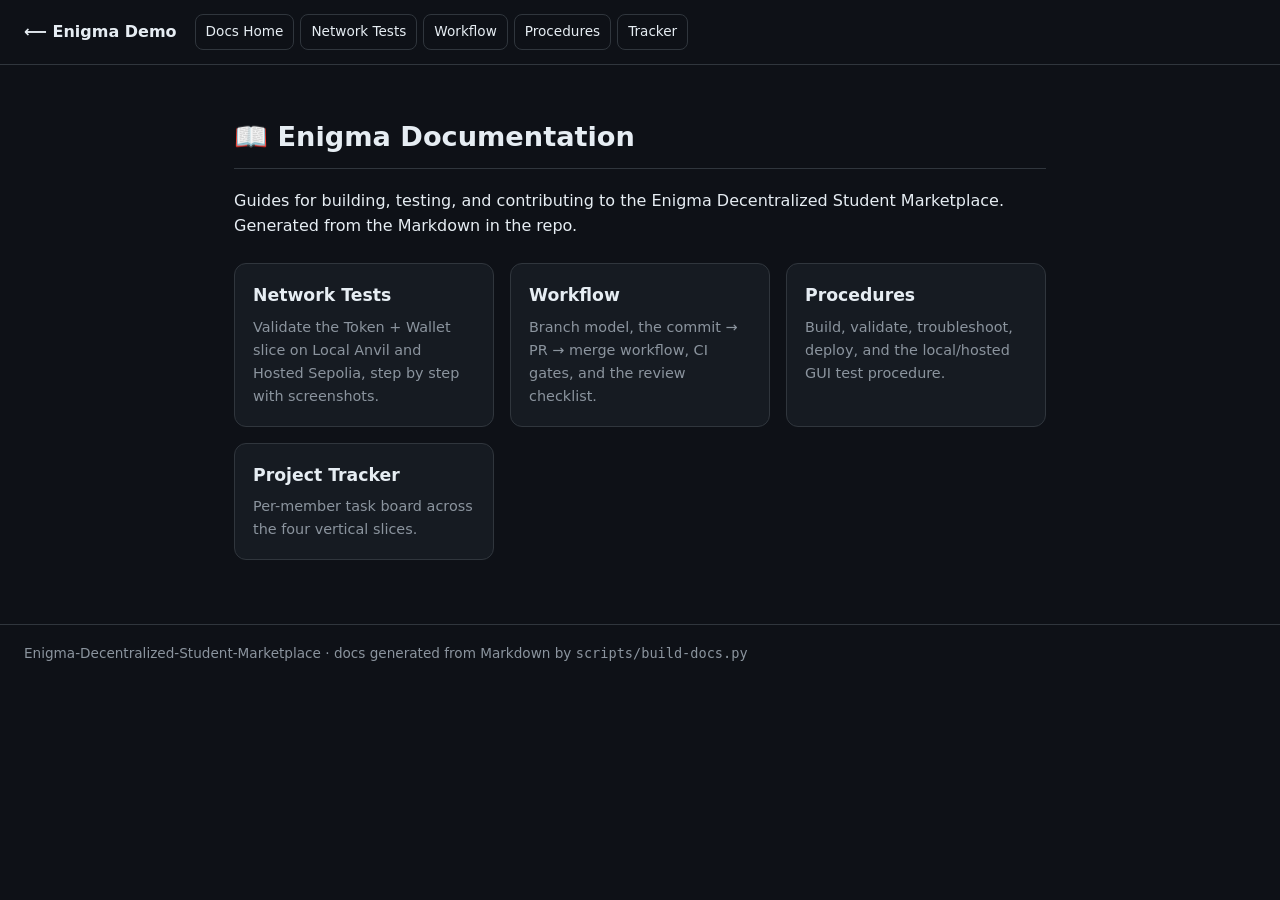
==== frontend/src/docs/index.html @ 8ee986fe "docs: Anvil + Sepolia test walkthrough, published HTML docs, tracker 4 slices - docs/network-tests.m" ====
<!doctype html><html lang="en"><head><meta charset="utf-8">
<meta name="viewport" content="width=device-width, initial-scale=1">
<title>Documentation · Enigma Docs</title>
<link rel="stylesheet" href="docs.css"></head>
<body>
<header class="topbar"><a class="brand" href="../index.html">⟵ Enigma Demo</a><nav><a href="index.html">Docs Home</a><a href="network-tests.html">Network Tests</a><a href="contributing.html">Workflow</a><a href="procedures.html">Procedures</a><a href="../tracker/index.html">Tracker</a></nav></header>
<main class="doc">
<h1>📖 Enigma Documentation</h1><p>Guides for building, testing, and contributing to the Enigma Decentralized Student Marketplace. Generated from the Markdown in the repo.</p><div class="cards"><a class="card" href="network-tests.html"><h3>Network Tests</h3><p>Validate the Token + Wallet slice on Local Anvil and Hosted Sepolia, step by step with screenshots.</p></a><a class="card" href="contributing.html"><h3>Workflow</h3><p>Branch model, the commit → PR → merge workflow, CI gates, and the review checklist.</p></a><a class="card" href="procedures.html"><h3>Procedures</h3><p>Build, validate, troubleshoot, deploy, and the local/hosted GUI test procedure.</p></a><a class="card" href="../tracker/index.html"><h3>Project Tracker</h3><p>Per-member task board across the four vertical slices.</p></a></div>
</main>
<footer>Enigma-Decentralized-Student-Marketplace · docs generated from Markdown by <code>scripts/build-docs.py</code></footer>
</body></html>
---- frontend/src/docs/docs.css ----
:root { --bg:#0e1117; --card:#161b22; --line:#30363d; --ink:#e6edf3; --muted:#8b949e; --accent:#3fb950; --link:#58a6ff; }
* { box-sizing:border-box; }
body { margin:0; background:var(--bg); color:var(--ink);
  font-family: ui-sans-serif, system-ui, -apple-system, "Segoe UI", Roboto, sans-serif; line-height:1.6; }
a { color:var(--link); text-decoration:none; }
a:hover { text-decoration:underline; }

.topbar { display:flex; flex-wrap:wrap; gap:8px 18px; align-items:center;
  padding:14px 24px; border-bottom:1px solid var(--line); position:sticky; top:0; background:var(--bg); z-index:5; }
.topbar .brand { font-weight:700; color:var(--ink); }
.topbar nav { display:flex; flex-wrap:wrap; gap:6px; }
.topbar nav a { padding:6px 10px; border:1px solid var(--line); border-radius:8px; color:var(--ink); font-size:.85rem; }
.topbar nav a:hover { border-color:var(--accent); text-decoration:none; }

main.doc { max-width:860px; margin:0 auto; padding:32px 24px 64px; }
.doc h1 { font-size:1.7rem; border-bottom:1px solid var(--line); padding-bottom:10px; }
.doc h2 { font-size:1.3rem; margin-top:2em; border-bottom:1px solid var(--line); padding-bottom:6px; }
.doc h3 { font-size:1.08rem; margin-top:1.6em; }
.doc h4 { color:var(--muted); }
.doc p, .doc li { color:var(--ink); }
.doc code { background:#0d1117; border:1px solid var(--line); border-radius:6px; padding:1px 6px; font-size:.88em; }
.doc pre { background:#0d1117; border:1px solid var(--line); border-radius:10px; padding:14px 16px; overflow:auto; }
.doc pre code { background:none; border:0; padding:0; }
.doc table { border-collapse:collapse; width:100%; margin:1em 0; font-size:.92rem; }
.doc th, .doc td { border:1px solid var(--line); padding:8px 10px; text-align:left; vertical-align:top; }
.doc th { background:var(--card); }
.doc blockquote { margin:1em 0; padding:10px 16px; border-left:3px solid var(--accent);
  background:var(--card); border-radius:0 8px 8px 0; color:var(--ink); }
.doc img { max-width:100%; height:auto; border:1px solid var(--line); border-radius:10px; margin:10px 0; display:block; }
.doc hr { border:0; border-top:1px solid var(--line); margin:2em 0; }

.cards { display:grid; gap:16px; grid-template-columns:repeat(auto-fit,minmax(260px,1fr)); margin-top:24px; }
.cards a.card { display:block; background:var(--card); border:1px solid var(--line); border-radius:12px; padding:18px; color:var(--ink); }
.cards a.card:hover { border-color:var(--accent); text-decoration:none; }
.cards .card h3 { margin:0 0 6px; }
.cards .card p { margin:0; color:var(--muted); font-size:.9rem; }

footer { padding:18px 24px; color:var(--muted); border-top:1px solid var(--line); font-size:.85rem; }
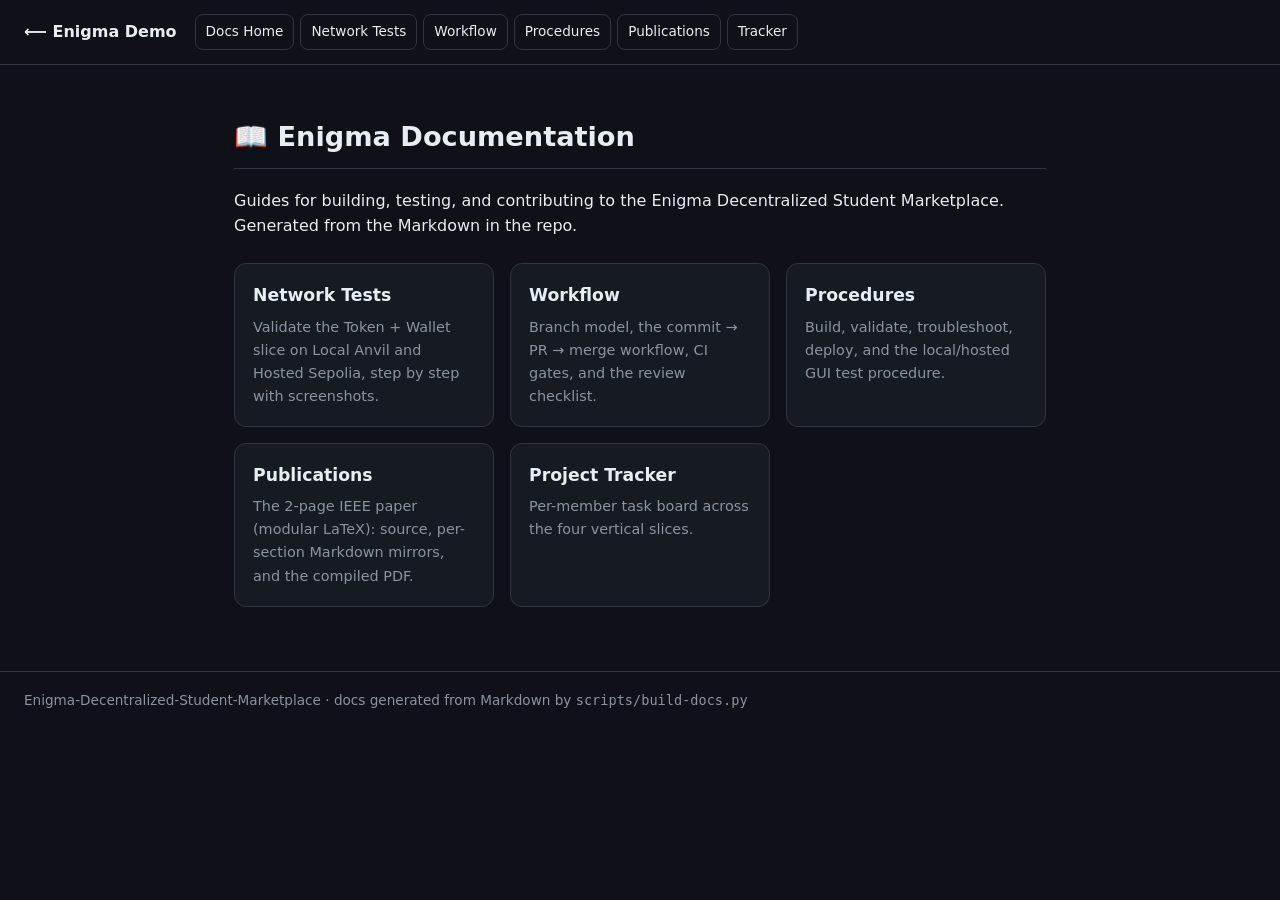
==== commit 36c23002: "docs: add Publications page (IEEE paper) to docs site nav" ====
--- a/frontend/src/docs/index.html
+++ b/frontend/src/docs/index.html
@@ -3,9 +3,9 @@
 <title>Documentation · Enigma Docs</title>
 <link rel="stylesheet" href="docs.css"></head>
 <body>
-<header class="topbar"><a class="brand" href="../index.html">⟵ Enigma Demo</a><nav><a href="index.html">Docs Home</a><a href="network-tests.html">Network Tests</a><a href="contributing.html">Workflow</a><a href="procedures.html">Procedures</a><a href="../tracker/index.html">Tracker</a></nav></header>
+<header class="topbar"><a class="brand" href="../index.html">⟵ Enigma Demo</a><nav><a href="index.html">Docs Home</a><a href="network-tests.html">Network Tests</a><a href="contributing.html">Workflow</a><a href="procedures.html">Procedures</a><a href="publications.html">Publications</a><a href="../tracker/index.html">Tracker</a></nav></header>
 <main class="doc">
-<h1>📖 Enigma Documentation</h1><p>Guides for building, testing, and contributing to the Enigma Decentralized Student Marketplace. Generated from the Markdown in the repo.</p><div class="cards"><a class="card" href="network-tests.html"><h3>Network Tests</h3><p>Validate the Token + Wallet slice on Local Anvil and Hosted Sepolia, step by step with screenshots.</p></a><a class="card" href="contributing.html"><h3>Workflow</h3><p>Branch model, the commit → PR → merge workflow, CI gates, and the review checklist.</p></a><a class="card" href="procedures.html"><h3>Procedures</h3><p>Build, validate, troubleshoot, deploy, and the local/hosted GUI test procedure.</p></a><a class="card" href="../tracker/index.html"><h3>Project Tracker</h3><p>Per-member task board across the four vertical slices.</p></a></div>
+<h1>📖 Enigma Documentation</h1><p>Guides for building, testing, and contributing to the Enigma Decentralized Student Marketplace. Generated from the Markdown in the repo.</p><div class="cards"><a class="card" href="network-tests.html"><h3>Network Tests</h3><p>Validate the Token + Wallet slice on Local Anvil and Hosted Sepolia, step by step with screenshots.</p></a><a class="card" href="contributing.html"><h3>Workflow</h3><p>Branch model, the commit → PR → merge workflow, CI gates, and the review checklist.</p></a><a class="card" href="procedures.html"><h3>Procedures</h3><p>Build, validate, troubleshoot, deploy, and the local/hosted GUI test procedure.</p></a><a class="card" href="publications.html"><h3>Publications</h3><p>The 2-page IEEE paper (modular LaTeX): source, per-section Markdown mirrors, and the compiled PDF.</p></a><a class="card" href="../tracker/index.html"><h3>Project Tracker</h3><p>Per-member task board across the four vertical slices.</p></a></div>
 </main>
 <footer>Enigma-Decentralized-Student-Marketplace · docs generated from Markdown by <code>scripts/build-docs.py</code></footer>
 </body></html>
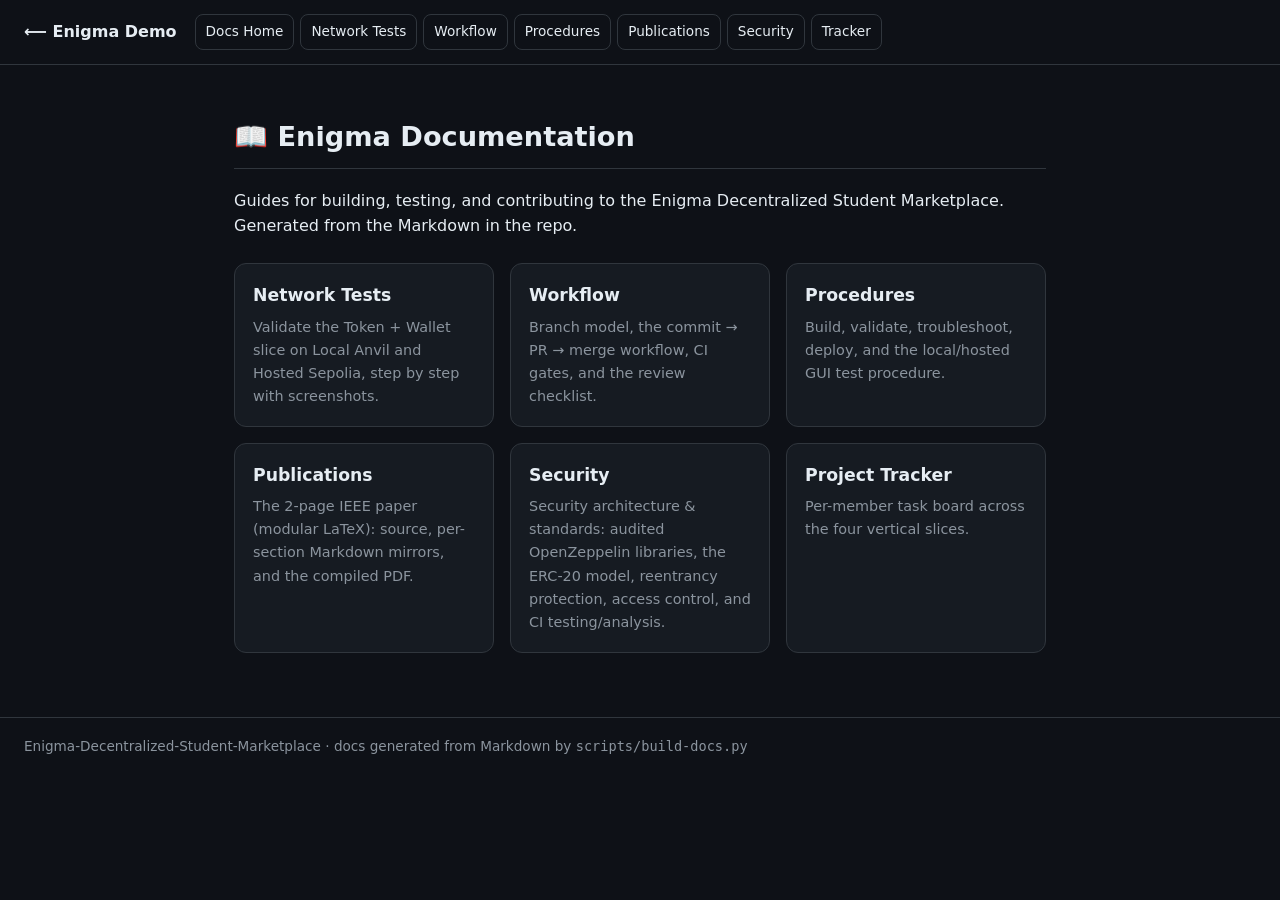
==== commit 0b903887: "docs(security): add Security Architecture & Standards page Emphasizes audited OpenZeppelin libraries" ====
--- a/frontend/src/docs/index.html
+++ b/frontend/src/docs/index.html
@@ -3,9 +3,9 @@
 <title>Documentation · Enigma Docs</title>
 <link rel="stylesheet" href="docs.css"></head>
 <body>
-<header class="topbar"><a class="brand" href="../index.html">⟵ Enigma Demo</a><nav><a href="index.html">Docs Home</a><a href="network-tests.html">Network Tests</a><a href="contributing.html">Workflow</a><a href="procedures.html">Procedures</a><a href="publications.html">Publications</a><a href="../tracker/index.html">Tracker</a></nav></header>
+<header class="topbar"><a class="brand" href="../index.html">⟵ Enigma Demo</a><nav><a href="index.html">Docs Home</a><a href="network-tests.html">Network Tests</a><a href="contributing.html">Workflow</a><a href="procedures.html">Procedures</a><a href="publications.html">Publications</a><a href="security.html">Security</a><a href="../tracker/index.html">Tracker</a></nav></header>
 <main class="doc">
-<h1>📖 Enigma Documentation</h1><p>Guides for building, testing, and contributing to the Enigma Decentralized Student Marketplace. Generated from the Markdown in the repo.</p><div class="cards"><a class="card" href="network-tests.html"><h3>Network Tests</h3><p>Validate the Token + Wallet slice on Local Anvil and Hosted Sepolia, step by step with screenshots.</p></a><a class="card" href="contributing.html"><h3>Workflow</h3><p>Branch model, the commit → PR → merge workflow, CI gates, and the review checklist.</p></a><a class="card" href="procedures.html"><h3>Procedures</h3><p>Build, validate, troubleshoot, deploy, and the local/hosted GUI test procedure.</p></a><a class="card" href="publications.html"><h3>Publications</h3><p>The 2-page IEEE paper (modular LaTeX): source, per-section Markdown mirrors, and the compiled PDF.</p></a><a class="card" href="../tracker/index.html"><h3>Project Tracker</h3><p>Per-member task board across the four vertical slices.</p></a></div>
+<h1>📖 Enigma Documentation</h1><p>Guides for building, testing, and contributing to the Enigma Decentralized Student Marketplace. Generated from the Markdown in the repo.</p><div class="cards"><a class="card" href="network-tests.html"><h3>Network Tests</h3><p>Validate the Token + Wallet slice on Local Anvil and Hosted Sepolia, step by step with screenshots.</p></a><a class="card" href="contributing.html"><h3>Workflow</h3><p>Branch model, the commit → PR → merge workflow, CI gates, and the review checklist.</p></a><a class="card" href="procedures.html"><h3>Procedures</h3><p>Build, validate, troubleshoot, deploy, and the local/hosted GUI test procedure.</p></a><a class="card" href="publications.html"><h3>Publications</h3><p>The 2-page IEEE paper (modular LaTeX): source, per-section Markdown mirrors, and the compiled PDF.</p></a><a class="card" href="security.html"><h3>Security</h3><p>Security architecture & standards: audited OpenZeppelin libraries, the ERC-20 model, reentrancy protection, access control, and CI testing/analysis.</p></a><a class="card" href="../tracker/index.html"><h3>Project Tracker</h3><p>Per-member task board across the four vertical slices.</p></a></div>
 </main>
 <footer>Enigma-Decentralized-Student-Marketplace · docs generated from Markdown by <code>scripts/build-docs.py</code></footer>
 </body></html>
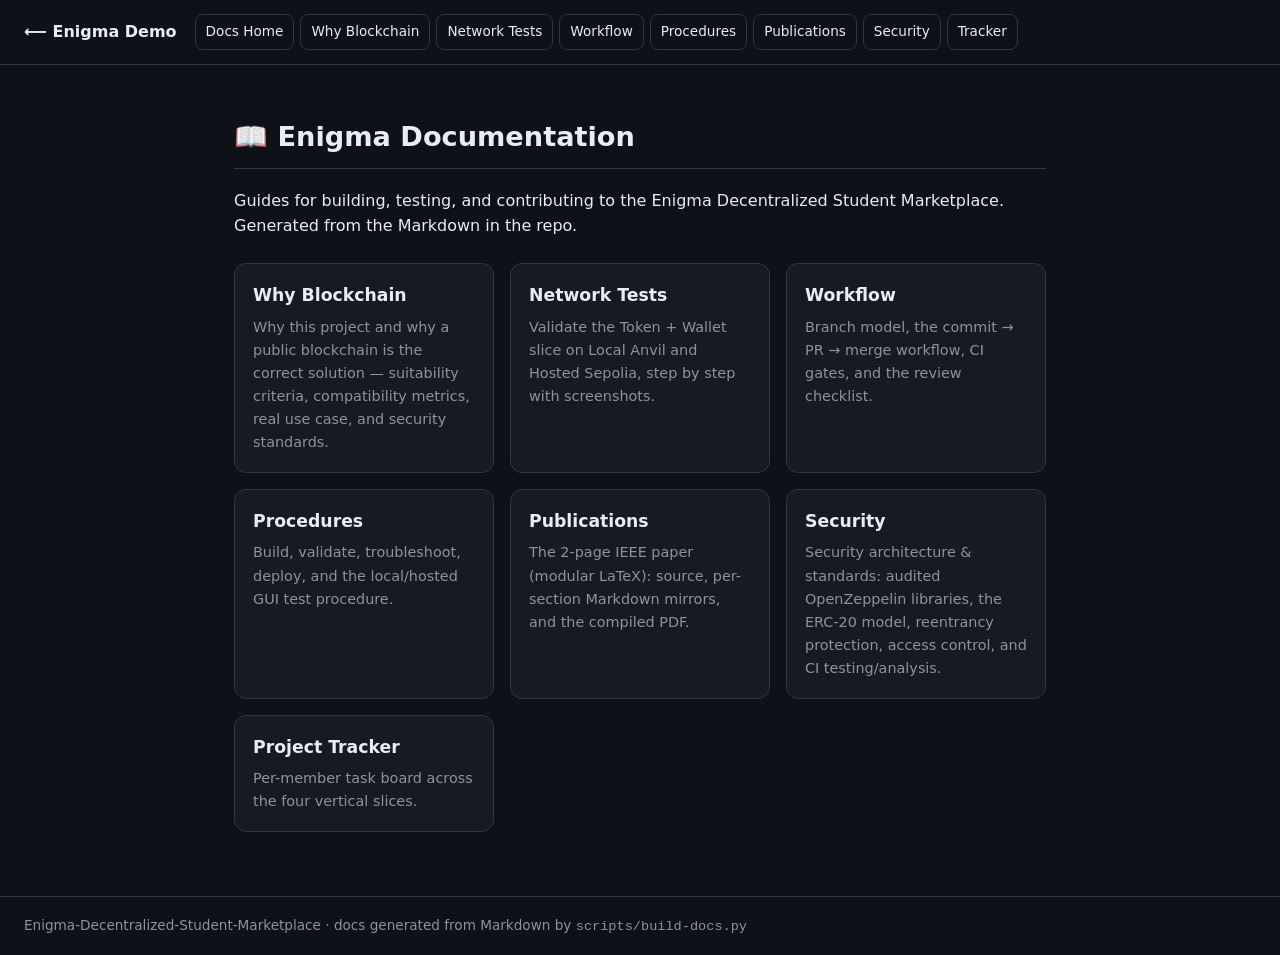
==== commit 3c72a456: "docs(why-blockchain): add motivation + blockchain-suitability page Emphasizes why the project, why i" ====
--- a/frontend/src/docs/index.html
+++ b/frontend/src/docs/index.html
@@ -3,9 +3,9 @@
 <title>Documentation · Enigma Docs</title>
 <link rel="stylesheet" href="docs.css"></head>
 <body>
-<header class="topbar"><a class="brand" href="../index.html">⟵ Enigma Demo</a><nav><a href="index.html">Docs Home</a><a href="network-tests.html">Network Tests</a><a href="contributing.html">Workflow</a><a href="procedures.html">Procedures</a><a href="publications.html">Publications</a><a href="security.html">Security</a><a href="../tracker/index.html">Tracker</a></nav></header>
+<header class="topbar"><a class="brand" href="../index.html">⟵ Enigma Demo</a><nav><a href="index.html">Docs Home</a><a href="why-blockchain.html">Why Blockchain</a><a href="network-tests.html">Network Tests</a><a href="contributing.html">Workflow</a><a href="procedures.html">Procedures</a><a href="publications.html">Publications</a><a href="security.html">Security</a><a href="../tracker/index.html">Tracker</a></nav></header>
 <main class="doc">
-<h1>📖 Enigma Documentation</h1><p>Guides for building, testing, and contributing to the Enigma Decentralized Student Marketplace. Generated from the Markdown in the repo.</p><div class="cards"><a class="card" href="network-tests.html"><h3>Network Tests</h3><p>Validate the Token + Wallet slice on Local Anvil and Hosted Sepolia, step by step with screenshots.</p></a><a class="card" href="contributing.html"><h3>Workflow</h3><p>Branch model, the commit → PR → merge workflow, CI gates, and the review checklist.</p></a><a class="card" href="procedures.html"><h3>Procedures</h3><p>Build, validate, troubleshoot, deploy, and the local/hosted GUI test procedure.</p></a><a class="card" href="publications.html"><h3>Publications</h3><p>The 2-page IEEE paper (modular LaTeX): source, per-section Markdown mirrors, and the compiled PDF.</p></a><a class="card" href="security.html"><h3>Security</h3><p>Security architecture & standards: audited OpenZeppelin libraries, the ERC-20 model, reentrancy protection, access control, and CI testing/analysis.</p></a><a class="card" href="../tracker/index.html"><h3>Project Tracker</h3><p>Per-member task board across the four vertical slices.</p></a></div>
+<h1>📖 Enigma Documentation</h1><p>Guides for building, testing, and contributing to the Enigma Decentralized Student Marketplace. Generated from the Markdown in the repo.</p><div class="cards"><a class="card" href="why-blockchain.html"><h3>Why Blockchain</h3><p>Why this project and why a public blockchain is the correct solution — suitability criteria, compatibility metrics, real use case, and security standards.</p></a><a class="card" href="network-tests.html"><h3>Network Tests</h3><p>Validate the Token + Wallet slice on Local Anvil and Hosted Sepolia, step by step with screenshots.</p></a><a class="card" href="contributing.html"><h3>Workflow</h3><p>Branch model, the commit → PR → merge workflow, CI gates, and the review checklist.</p></a><a class="card" href="procedures.html"><h3>Procedures</h3><p>Build, validate, troubleshoot, deploy, and the local/hosted GUI test procedure.</p></a><a class="card" href="publications.html"><h3>Publications</h3><p>The 2-page IEEE paper (modular LaTeX): source, per-section Markdown mirrors, and the compiled PDF.</p></a><a class="card" href="security.html"><h3>Security</h3><p>Security architecture & standards: audited OpenZeppelin libraries, the ERC-20 model, reentrancy protection, access control, and CI testing/analysis.</p></a><a class="card" href="../tracker/index.html"><h3>Project Tracker</h3><p>Per-member task board across the four vertical slices.</p></a></div>
 </main>
 <footer>Enigma-Decentralized-Student-Marketplace · docs generated from Markdown by <code>scripts/build-docs.py</code></footer>
 </body></html>
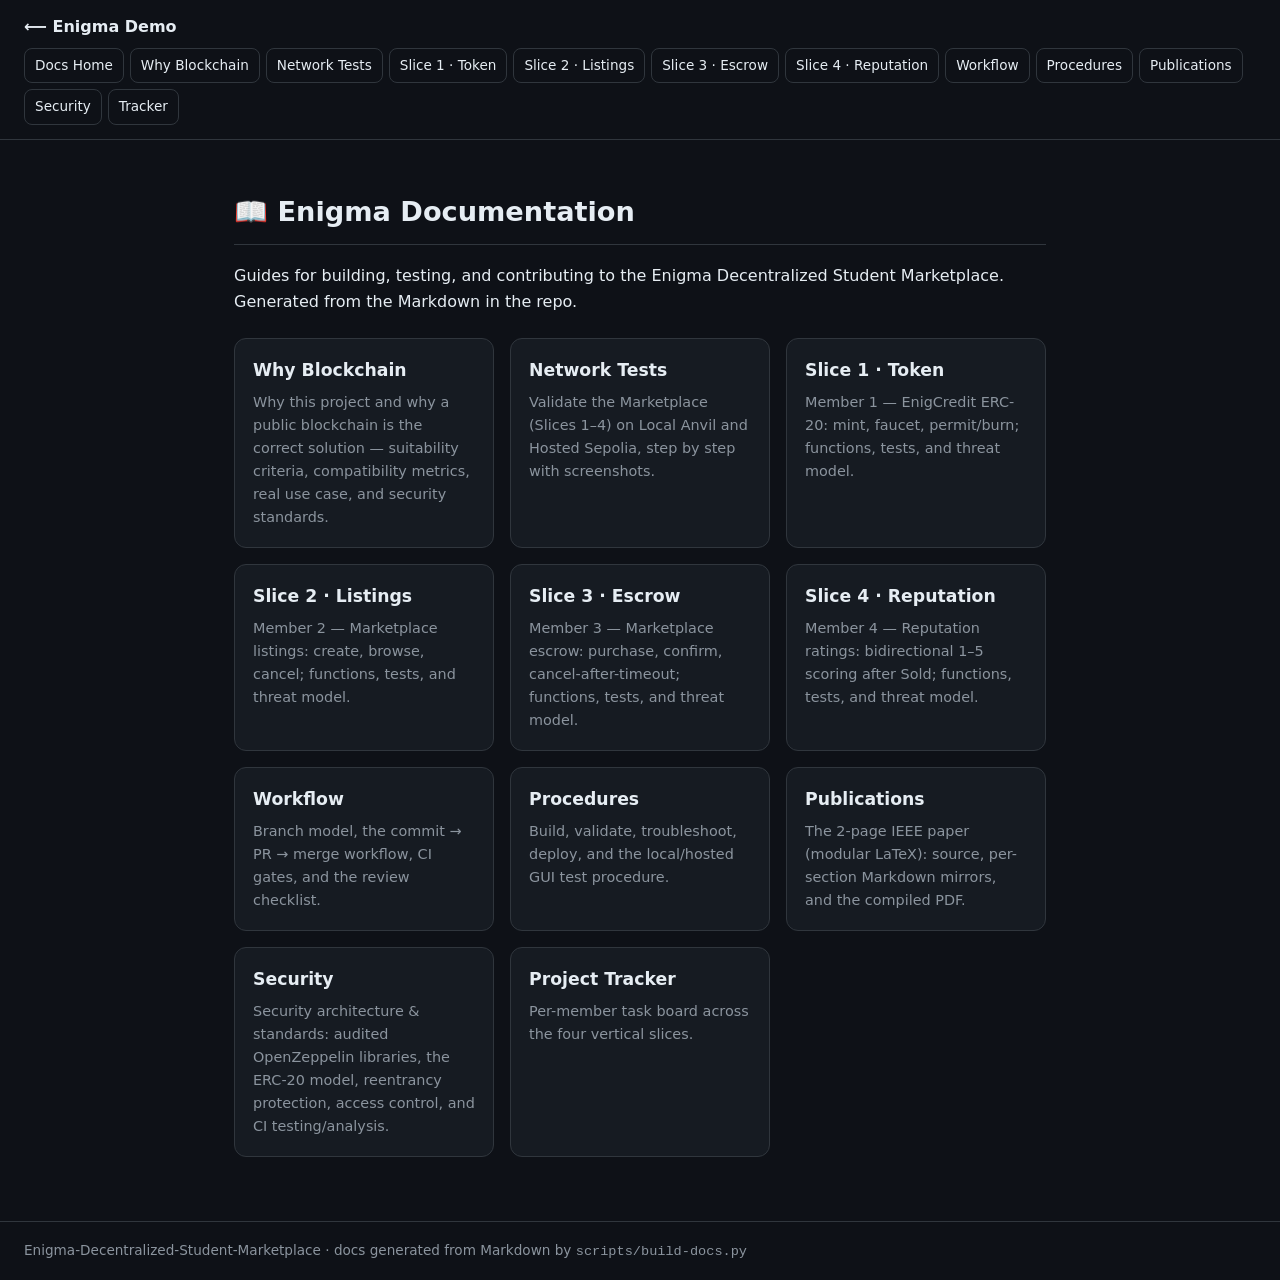
==== commit 737290af: "Merge pull request #56 from enigma-group-project/docs/evidence-guide docs(evidence): Members 2-4 evi" ====
--- a/frontend/src/docs/index.html
+++ b/frontend/src/docs/index.html
@@ -3,9 +3,9 @@
 <title>Documentation · Enigma Docs</title>
 <link rel="stylesheet" href="docs.css"></head>
 <body>
-<header class="topbar"><a class="brand" href="../index.html">⟵ Enigma Demo</a><nav><a href="index.html">Docs Home</a><a href="why-blockchain.html">Why Blockchain</a><a href="network-tests.html">Network Tests</a><a href="contributing.html">Workflow</a><a href="procedures.html">Procedures</a><a href="publications.html">Publications</a><a href="security.html">Security</a><a href="../tracker/index.html">Tracker</a></nav></header>
+<header class="topbar"><a class="brand" href="../index.html">⟵ Enigma Demo</a><nav><a href="index.html">Docs Home</a><a href="why-blockchain.html">Why Blockchain</a><a href="network-tests.html">Network Tests</a><a href="token-module.html">Slice 1 · Token</a><a href="listings-module.html">Slice 2 · Listings</a><a href="escrow-module.html">Slice 3 · Escrow</a><a href="reputation-module.html">Slice 4 · Reputation</a><a href="contributing.html">Workflow</a><a href="procedures.html">Procedures</a><a href="publications.html">Publications</a><a href="security.html">Security</a><a href="../tracker/index.html">Tracker</a></nav></header>
 <main class="doc">
-<h1>📖 Enigma Documentation</h1><p>Guides for building, testing, and contributing to the Enigma Decentralized Student Marketplace. Generated from the Markdown in the repo.</p><div class="cards"><a class="card" href="why-blockchain.html"><h3>Why Blockchain</h3><p>Why this project and why a public blockchain is the correct solution — suitability criteria, compatibility metrics, real use case, and security standards.</p></a><a class="card" href="network-tests.html"><h3>Network Tests</h3><p>Validate the Token + Wallet slice on Local Anvil and Hosted Sepolia, step by step with screenshots.</p></a><a class="card" href="contributing.html"><h3>Workflow</h3><p>Branch model, the commit → PR → merge workflow, CI gates, and the review checklist.</p></a><a class="card" href="procedures.html"><h3>Procedures</h3><p>Build, validate, troubleshoot, deploy, and the local/hosted GUI test procedure.</p></a><a class="card" href="publications.html"><h3>Publications</h3><p>The 2-page IEEE paper (modular LaTeX): source, per-section Markdown mirrors, and the compiled PDF.</p></a><a class="card" href="security.html"><h3>Security</h3><p>Security architecture & standards: audited OpenZeppelin libraries, the ERC-20 model, reentrancy protection, access control, and CI testing/analysis.</p></a><a class="card" href="../tracker/index.html"><h3>Project Tracker</h3><p>Per-member task board across the four vertical slices.</p></a></div>
+<h1>📖 Enigma Documentation</h1><p>Guides for building, testing, and contributing to the Enigma Decentralized Student Marketplace. Generated from the Markdown in the repo.</p><div class="cards"><a class="card" href="why-blockchain.html"><h3>Why Blockchain</h3><p>Why this project and why a public blockchain is the correct solution — suitability criteria, compatibility metrics, real use case, and security standards.</p></a><a class="card" href="network-tests.html"><h3>Network Tests</h3><p>Validate the Marketplace (Slices 1–4) on Local Anvil and Hosted Sepolia, step by step with screenshots.</p></a><a class="card" href="token-module.html"><h3>Slice 1 · Token</h3><p>Member 1 — EnigCredit ERC-20: mint, faucet, permit/burn; functions, tests, and threat model.</p></a><a class="card" href="listings-module.html"><h3>Slice 2 · Listings</h3><p>Member 2 — Marketplace listings: create, browse, cancel; functions, tests, and threat model.</p></a><a class="card" href="escrow-module.html"><h3>Slice 3 · Escrow</h3><p>Member 3 — Marketplace escrow: purchase, confirm, cancel-after-timeout; functions, tests, and threat model.</p></a><a class="card" href="reputation-module.html"><h3>Slice 4 · Reputation</h3><p>Member 4 — Reputation ratings: bidirectional 1–5 scoring after Sold; functions, tests, and threat model.</p></a><a class="card" href="contributing.html"><h3>Workflow</h3><p>Branch model, the commit → PR → merge workflow, CI gates, and the review checklist.</p></a><a class="card" href="procedures.html"><h3>Procedures</h3><p>Build, validate, troubleshoot, deploy, and the local/hosted GUI test procedure.</p></a><a class="card" href="publications.html"><h3>Publications</h3><p>The 2-page IEEE paper (modular LaTeX): source, per-section Markdown mirrors, and the compiled PDF.</p></a><a class="card" href="security.html"><h3>Security</h3><p>Security architecture & standards: audited OpenZeppelin libraries, the ERC-20 model, reentrancy protection, access control, and CI testing/analysis.</p></a><a class="card" href="../tracker/index.html"><h3>Project Tracker</h3><p>Per-member task board across the four vertical slices.</p></a></div>
 </main>
 <footer>Enigma-Decentralized-Student-Marketplace · docs generated from Markdown by <code>scripts/build-docs.py</code></footer>
 </body></html>
